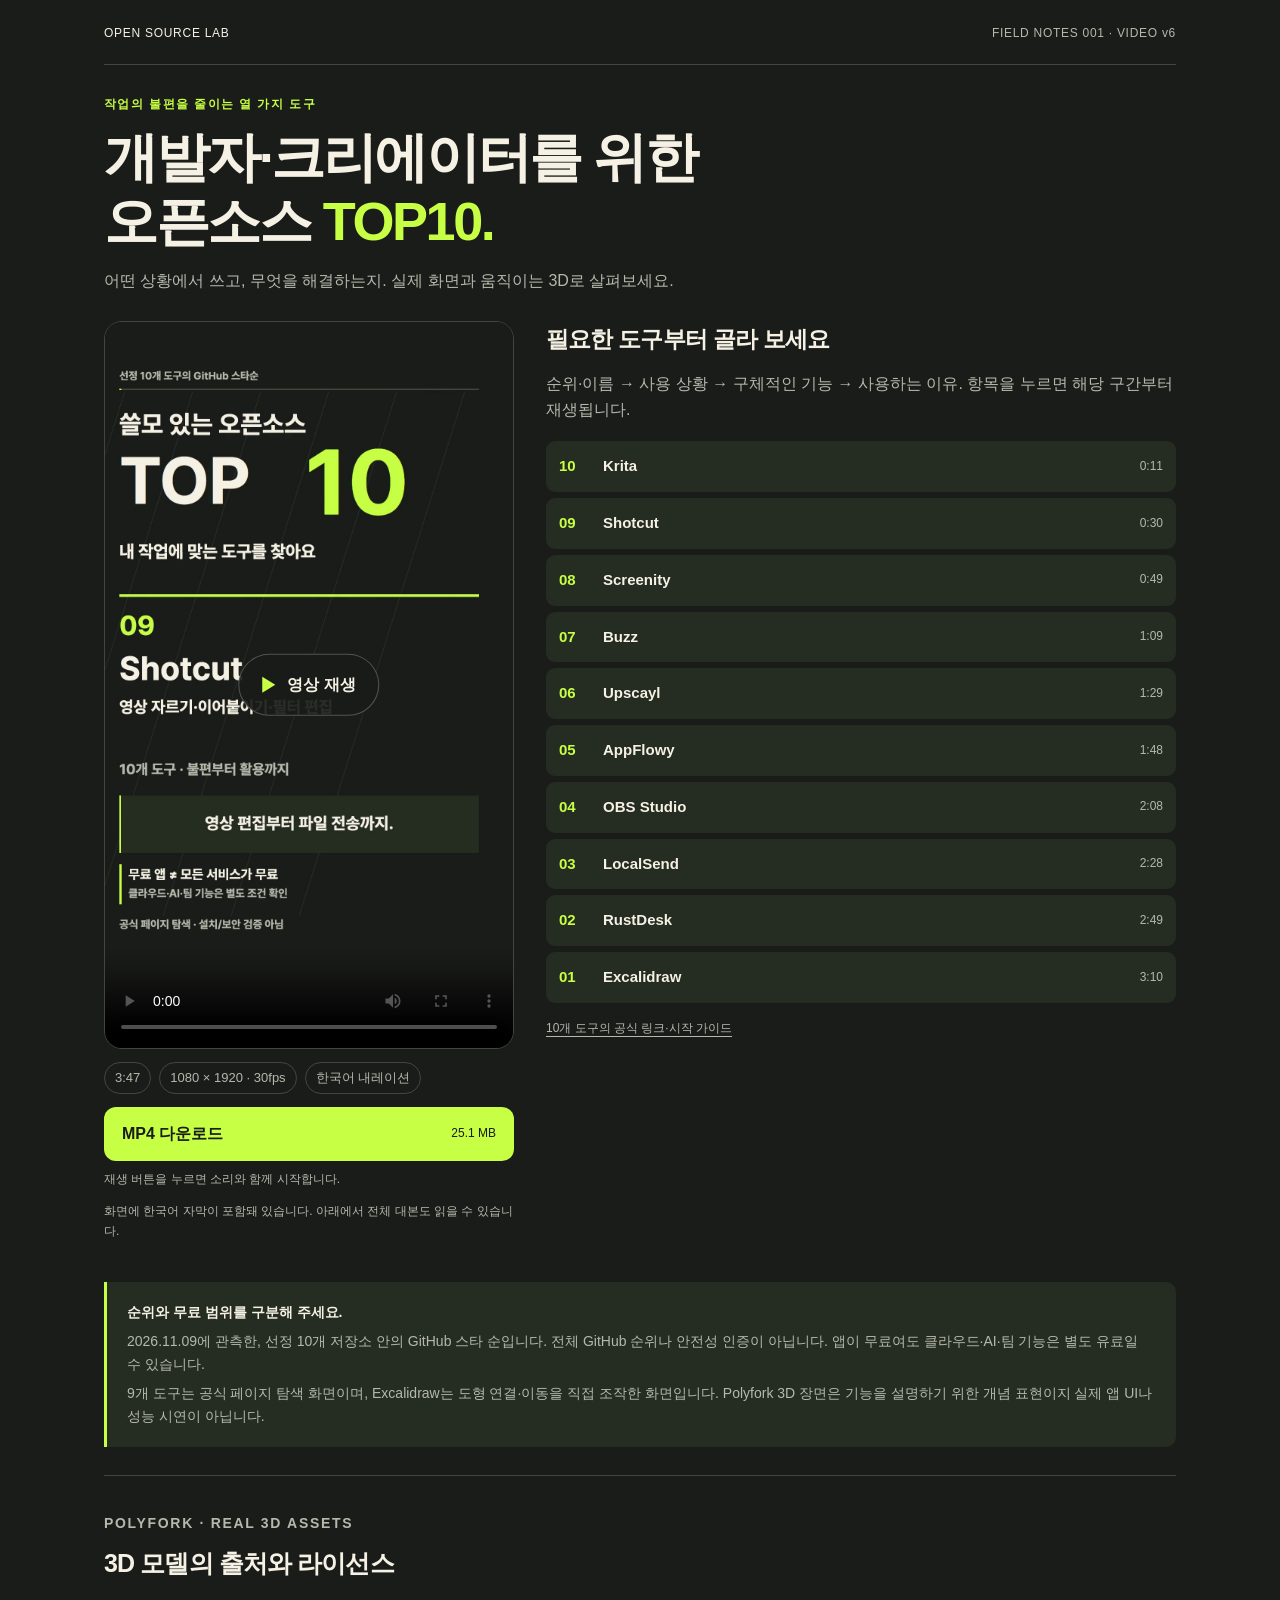
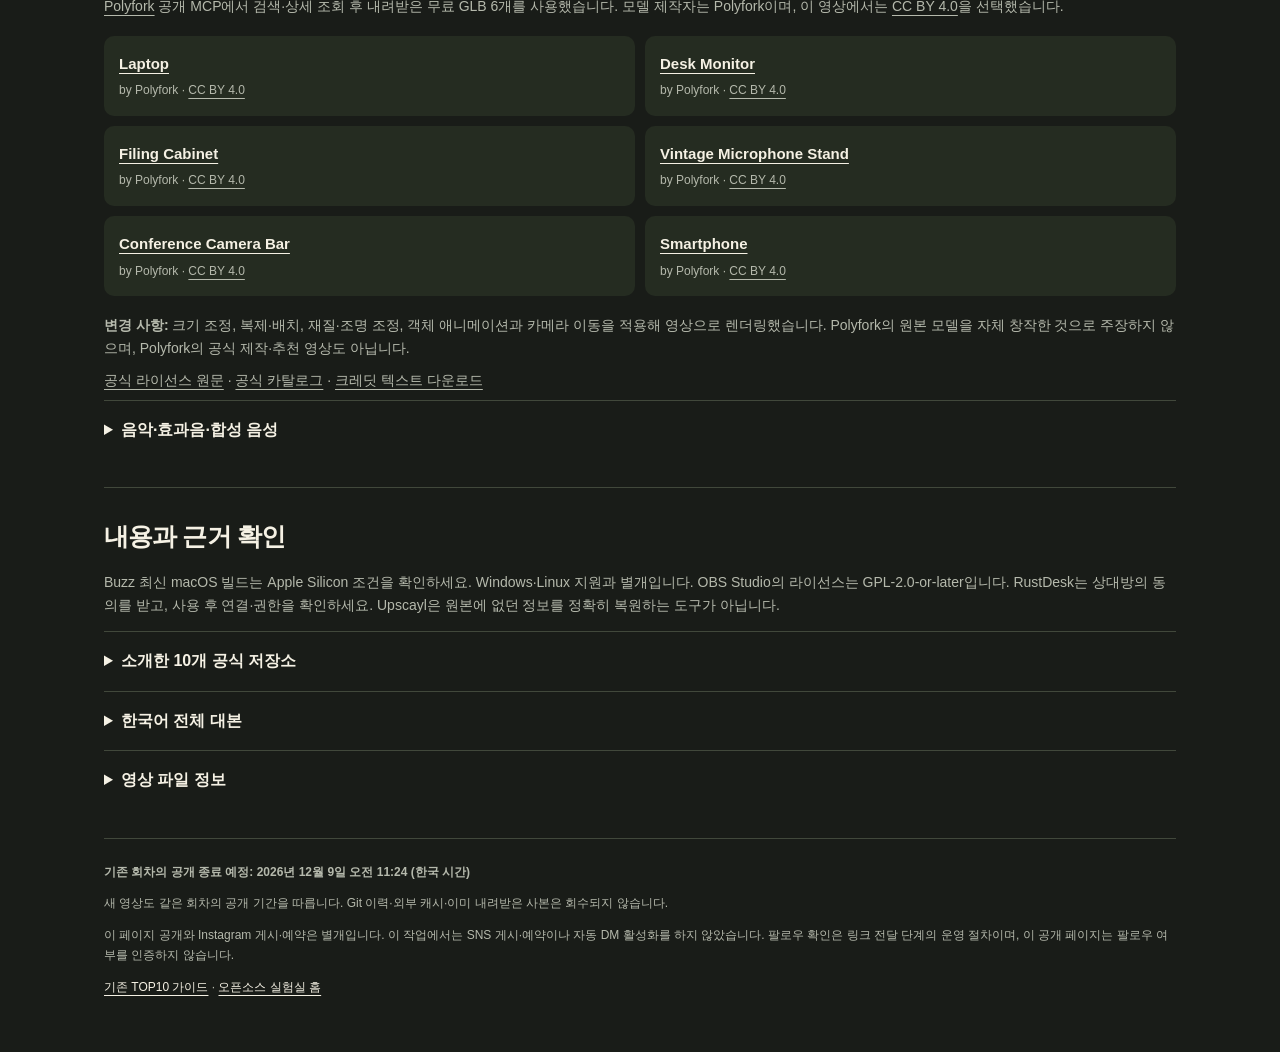
==== episodes/2026-11-09-top10/v6/index.html @ 7e29db26 "Add TOP10 v6 Polyfork 3D video and mobile player" ====
<!doctype html><html lang="ko"><head><meta charset="utf-8"><meta name="viewport" content="width=device-width,initial-scale=1"><meta name="robots" content="noindex,nofollow,noarchive"><meta name="referrer" content="no-referrer"><meta name="description" content="열 가지 오픈소스의 사용 상황과 기능을 한국어 내레이션, 실제 조작 영상, Polyfork 3D 모션으로 소개합니다."><meta name="theme-color" content="#191c18"><title>오픈소스 TOP10 · v6 영상 | 오픈소스 실험실</title><style>
:root{color-scheme:dark;--bg:#191c18;--card:#252c21;--ink:#f5f1e4;--muted:#b5b9ac;--lime:#c7ff45;--line:#41483b}*{box-sizing:border-box}body{margin:0;background:var(--bg);color:var(--ink);font-family:-apple-system,BlinkMacSystemFont,"Apple SD Gothic Neo","Noto Sans KR",sans-serif;line-height:1.65}main{max-width:1120px;margin:auto;padding:24px}a{color:inherit;text-underline-offset:4px;overflow-wrap:anywhere}a:hover{color:var(--lime)}button,a{touch-action:manipulation}button:focus-visible,a:focus-visible,summary:focus-visible,video:focus-visible{outline:3px solid var(--lime);outline-offset:5px}nav{display:flex;gap:14px;justify-content:space-between;align-items:center;padding-bottom:20px;border-bottom:1px solid var(--line);font-size:12px;letter-spacing:.06em}nav a{text-decoration:none}nav span{color:var(--muted)}header{padding:30px 0 26px}.eyebrow{color:var(--lime);font-weight:700;font-size:12px;letter-spacing:.12em;margin:0 0 10px}h1{font-size:clamp(30px,5vw,54px);line-height:1.2;letter-spacing:-.045em;margin:0 0 14px}h1 em{font-style:normal;color:var(--lime)}.lede{color:var(--muted);margin:0;font-size:16px;max-width:680px}.watch{display:grid;grid-template-columns:minmax(0,410px) minmax(0,1fr);gap:32px;align-items:start}.player-wrap{position:relative;background:#11150e;border:1px solid var(--line);border-radius:18px;overflow:hidden;aspect-ratio:9/16;width:100%}video{display:block;width:100%;height:100%;object-fit:contain;background:#191c18}.play{position:absolute;left:50%;top:50%;transform:translate(-50%,-50%);border:1px solid rgba(255,255,255,.25);border-radius:100px;background:rgba(25,28,24,.92);color:var(--ink);font:inherit;font-weight:700;font-size:16px;padding:17px 23px;display:flex;gap:12px;align-items:center;white-space:nowrap;cursor:pointer}.play::before{content:"";display:block;border-left:13px solid var(--lime);border-top:8px solid transparent;border-bottom:8px solid transparent}.play[hidden]{display:none}.meta{display:flex;gap:8px;flex-wrap:wrap;color:var(--muted);font-size:13px;margin:13px 0}.meta span{padding:4px 10px;border:1px solid var(--line);border-radius:20px}.download{display:flex;align-items:center;justify-content:space-between;text-decoration:none;background:var(--lime);color:#191c18!important;font-weight:700;border-radius:12px;padding:14px 18px;min-height:50px}.download small{font-size:12px;font-weight:500}.status{min-height:20px;font-size:12px;color:var(--muted);margin:9px 0}.side h2{font-size:23px;letter-spacing:-.035em;margin:0 0 12px}.side>p{color:var(--muted);margin:0 0 18px}.chapter-list{display:grid;gap:6px}.chapter{width:100%;background:var(--card);border:1px solid transparent;border-radius:9px;color:var(--ink);display:grid;grid-template-columns:35px 1fr auto;gap:9px;align-items:center;padding:12px;text-align:left;font:inherit;font-weight:600;font-size:15px;cursor:pointer}.chapter:hover{border-color:var(--lime)}.rank{color:var(--lime);font-variant-numeric:tabular-nums}.chapter time{color:var(--muted);font-size:12px;font-weight:400;font-variant-numeric:tabular-nums}.note{padding:19px 20px;border-left:3px solid var(--lime);background:var(--card);border-radius:0 10px 10px 0;margin:28px 0;font-size:14px}.note p{margin:6px 0 0;color:var(--muted)}.section{padding:28px 0;border-top:1px solid var(--line)}.section h2{font-size:25px;letter-spacing:-.035em;margin:0 0 10px}.section p{color:var(--muted);font-size:14px}.asset-list{padding:0;margin:18px 0;list-style:none;display:grid;grid-template-columns:repeat(2,minmax(0,1fr));gap:10px}.asset-list li{padding:15px;background:var(--card);border-radius:10px}.asset-list li>a{font-weight:700;font-size:15px}.asset-list span{display:block;color:var(--muted);font-size:12px;margin-top:4px}.credits p{margin:8px 0}.small{font-size:12px!important;color:var(--muted)}details{border-top:1px solid var(--line);padding:16px 0}summary{cursor:pointer;font-weight:600}.transcript h3{margin:22px 0 6px;font-size:16px}.transcript p{margin:0;line-height:1.8}.links{columns:2;padding-left:20px;font-size:14px}.links li{padding:3px 0}.hash{font-family:ui-monospace,monospace;font-size:11px;word-break:break-all;color:var(--muted)}footer{padding:24px 0 30px;border-top:1px solid var(--line);font-size:12px;color:var(--muted)}footer a{color:var(--ink)}@media(max-width:740px){main{padding:16px}nav{font-size:10px}header{padding:24px 0 20px}.watch{grid-template-columns:1fr;gap:26px}.video-column{max-width:430px;width:100%;margin:auto}.side h2{font-size:22px}.chapter-list{grid-template-columns:repeat(2,minmax(0,1fr));gap:7px}.chapter{grid-template-columns:27px 1fr;padding:11px 9px;font-size:13px;gap:5px}.chapter time{grid-column:2}.asset-list{grid-template-columns:1fr}.links{columns:1}h1{font-size:34px}.lede{font-size:14px}}@media(prefers-reduced-motion:reduce){*{scroll-behavior:auto!important}}
</style></head><body><main><nav><a href="../../../">OPEN SOURCE LAB</a><span>FIELD NOTES 001 · VIDEO v6</span></nav><header><p class="eyebrow">작업의 불편을 줄이는 열 가지 도구</p><h1>개발자·크리에이터를 위한<br>오픈소스 <em>TOP10.</em></h1><p class="lede">어떤 상황에서 쓰고, 무엇을 해결하는지. 실제 화면과 움직이는 3D로 살펴보세요.</p></header><div class="watch"><section class="video-column" aria-label="완성 영상 재생"><div class="player-wrap"><video id="player" controls playsinline preload="metadata" poster="cover.jpg" width="1080" height="1920" aria-label="오픈소스 TOP10 한국어 설명 영상"><source src="open-source-top10-v6.mp4" type="video/mp4"><track kind="subtitles" src="captions.vtt" srclang="ko" label="한국어 자막">브라우저가 영상을 지원하지 않습니다. 아래 MP4 링크로 내려받으세요.</video><button id="start" class="play" type="button" aria-label="소리와 함께 영상 재생">영상 재생</button></div><div class="meta"><span>3:47</span><span>1080 × 1920 · 30fps</span><span>한국어 내레이션</span></div><a class="download" href="open-source-top10-v6.mp4" download="open-source-top10-v6.mp4">MP4 다운로드 <small>25.1 MB</small></a><p id="status" class="status" role="status">재생 버튼을 누르면 소리와 함께 시작합니다.</p><p class="small">화면에 한국어 자막이 포함돼 있습니다. 아래에서 전체 대본도 읽을 수 있습니다.</p></section><section class="side"><h2>필요한 도구부터 골라 보세요</h2><p>순위·이름 → 사용 상황 → 구체적인 기능 → 사용하는 이유. 항목을 누르면 해당 구간부터 재생됩니다.</p><div class="chapter-list"><button class="chapter" type="button" data-time="11.266666666666667" aria-label="10위 Krita 0:11부터 재생"><span class="rank">10</span><span>Krita</span><time>0:11</time></button><button class="chapter" type="button" data-time="30.866666666666667" aria-label="9위 Shotcut 0:30부터 재생"><span class="rank">09</span><span>Shotcut</span><time>0:30</time></button><button class="chapter" type="button" data-time="49.266666666666666" aria-label="8위 Screenity 0:49부터 재생"><span class="rank">08</span><span>Screenity</span><time>0:49</time></button><button class="chapter" type="button" data-time="69.63333333333334" aria-label="7위 Buzz 1:09부터 재생"><span class="rank">07</span><span>Buzz</span><time>1:09</time></button><button class="chapter" type="button" data-time="89.33333333333333" aria-label="6위 Upscayl 1:29부터 재생"><span class="rank">06</span><span>Upscayl</span><time>1:29</time></button><button class="chapter" type="button" data-time="108.93333333333334" aria-label="5위 AppFlowy 1:48부터 재생"><span class="rank">05</span><span>AppFlowy</span><time>1:48</time></button><button class="chapter" type="button" data-time="128.63333333333333" aria-label="4위 OBS Studio 2:08부터 재생"><span class="rank">04</span><span>OBS Studio</span><time>2:08</time></button><button class="chapter" type="button" data-time="148.2" aria-label="3위 LocalSend 2:28부터 재생"><span class="rank">03</span><span>LocalSend</span><time>2:28</time></button><button class="chapter" type="button" data-time="169.26666666666668" aria-label="2위 RustDesk 2:49부터 재생"><span class="rank">02</span><span>RustDesk</span><time>2:49</time></button><button class="chapter" type="button" data-time="190.36666666666667" aria-label="1위 Excalidraw 3:10부터 재생"><span class="rank">01</span><span>Excalidraw</span><time>3:10</time></button></div><p class="small" style="margin-top:16px"><a href="../">10개 도구의 공식 링크·시작 가이드</a></p></section></div><aside class="note"><strong>순위와 무료 범위를 구분해 주세요.</strong><p>2026.11.09에 관측한, 선정 10개 저장소 안의 GitHub 스타 순입니다. 전체 GitHub 순위나 안전성 인증이 아닙니다. 앱이 무료여도 클라우드·AI·팀 기능은 별도 유료일 수 있습니다.</p><p>9개 도구는 공식 페이지 탐색 화면이며, Excalidraw는 도형 연결·이동을 직접 조작한 화면입니다. Polyfork 3D 장면은 기능을 설명하기 위한 개념 표현이지 실제 앱 UI나 성능 시연이 아닙니다.</p></aside><section class="section credits"><p class="eyebrow">POLYFORK · REAL 3D ASSETS</p><h2>3D 모델의 출처와 라이선스</h2><p><a href="https://polyfork.dev/" target="_blank" rel="noopener noreferrer">Polyfork</a> 공개 MCP에서 검색·상세 조회 후 내려받은 무료 GLB 6개를 사용했습니다. 모델 제작자는 Polyfork이며, 이 영상에서는 <a href="https://creativecommons.org/licenses/by/4.0/" target="_blank" rel="noopener noreferrer">CC BY 4.0</a>을 선택했습니다.</p><ul class="asset-list"><li><a href="https://polyfork.dev/asset/laptop-e775ba" target="_blank" rel="noopener noreferrer">Laptop</a><span>by Polyfork · <a href="https://creativecommons.org/licenses/by/4.0/" target="_blank" rel="noopener noreferrer">CC BY 4.0</a></span></li><li><a href="https://polyfork.dev/asset/desk-monitor-32cfce" target="_blank" rel="noopener noreferrer">Desk Monitor</a><span>by Polyfork · <a href="https://creativecommons.org/licenses/by/4.0/" target="_blank" rel="noopener noreferrer">CC BY 4.0</a></span></li><li><a href="https://polyfork.dev/asset/filing-cabinet-f8a251" target="_blank" rel="noopener noreferrer">Filing Cabinet</a><span>by Polyfork · <a href="https://creativecommons.org/licenses/by/4.0/" target="_blank" rel="noopener noreferrer">CC BY 4.0</a></span></li><li><a href="https://polyfork.dev/asset/vintage-microphone-stand-c5ba82" target="_blank" rel="noopener noreferrer">Vintage Microphone Stand</a><span>by Polyfork · <a href="https://creativecommons.org/licenses/by/4.0/" target="_blank" rel="noopener noreferrer">CC BY 4.0</a></span></li><li><a href="https://polyfork.dev/asset/conference-camera-bar-419e10" target="_blank" rel="noopener noreferrer">Conference Camera Bar</a><span>by Polyfork · <a href="https://creativecommons.org/licenses/by/4.0/" target="_blank" rel="noopener noreferrer">CC BY 4.0</a></span></li><li><a href="https://polyfork.dev/asset/smartphone-5f05e5" target="_blank" rel="noopener noreferrer">Smartphone</a><span>by Polyfork · <a href="https://creativecommons.org/licenses/by/4.0/" target="_blank" rel="noopener noreferrer">CC BY 4.0</a></span></li></ul><p><strong>변경 사항:</strong> 크기 조정, 복제·배치, 재질·조명 조정, 객체 애니메이션과 카메라 이동을 적용해 영상으로 렌더링했습니다. Polyfork의 원본 모델을 자체 창작한 것으로 주장하지 않으며, Polyfork의 공식 제작·추천 영상도 아닙니다.</p><p><a href="https://polyfork.dev/licensing" target="_blank" rel="noopener noreferrer">공식 라이선스 원문</a> · <a href="https://github.com/lucas-martinic/polyfork-catalog" target="_blank" rel="noopener noreferrer">공식 카탈로그</a> · <a href="credits.txt" download>크레딧 텍스트 다운로드</a></p><details><summary>음악·효과음·합성 음성</summary><p>Music: “Menu Music” by wipics, CC0. <a href="https://opengameart.org/content/menu-music-1" target="_blank" rel="noopener noreferrer">원본 출처</a><br>SFX: “Interface Sounds” by Kenney, CC0. <a href="https://kenney.nl/assets/interface-sounds" target="_blank" rel="noopener noreferrer">원본 출처</a></p><p>한국어 음성은 로컬 Supertonic 3 내장 여성 F1 프리셋으로 생성했습니다. 실제 인물의 목소리를 복제하지 않았습니다. 같은 프리셋을 유지하되 엔진 내부에서는 구간별 처리하므로 단일 통합 추론이라고 표현하지 않습니다. 렌더링에는 Three.js r180(MIT)을 사용했습니다.</p><p>참고 영상은 설명 구조만 분석했습니다. <a href="https://youtube.com/shorts/w0rq3Lg1JbU" target="_blank" rel="noopener noreferrer">민둥이의 참고 영상</a> 자체의 영상·음성을 복제하거나 재업로드하지 않았습니다.</p></details></section><section class="section"><h2>내용과 근거 확인</h2><p>Buzz 최신 macOS 빌드는 Apple Silicon 조건을 확인하세요. Windows·Linux 지원과 별개입니다. OBS Studio의 라이선스는 GPL-2.0-or-later입니다. RustDesk는 상대방의 동의를 받고, 사용 후 연결·권한을 확인하세요. Upscayl은 원본에 없던 정보를 정확히 복원하는 도구가 아닙니다.</p><details><summary>소개한 10개 공식 저장소</summary><ul class="links"><li><a href="https://github.com/KDE/krita" target="_blank" rel="noopener noreferrer">Krita 공식 저장소</a></li><li><a href="https://github.com/mltframework/shotcut" target="_blank" rel="noopener noreferrer">Shotcut 공식 저장소</a></li><li><a href="https://github.com/alyssaxuu/screenity" target="_blank" rel="noopener noreferrer">Screenity 공식 저장소</a></li><li><a href="https://github.com/chidiwilliams/buzz" target="_blank" rel="noopener noreferrer">Buzz 공식 저장소</a></li><li><a href="https://github.com/upscayl/upscayl" target="_blank" rel="noopener noreferrer">Upscayl 공식 저장소</a></li><li><a href="https://github.com/AppFlowy-IO/AppFlowy" target="_blank" rel="noopener noreferrer">AppFlowy 공식 저장소</a></li><li><a href="https://github.com/obsproject/obs-studio" target="_blank" rel="noopener noreferrer">OBS Studio 공식 저장소</a></li><li><a href="https://github.com/localsend/localsend" target="_blank" rel="noopener noreferrer">LocalSend 공식 저장소</a></li><li><a href="https://github.com/rustdesk/rustdesk" target="_blank" rel="noopener noreferrer">RustDesk 공식 저장소</a></li><li><a href="https://github.com/excalidraw/excalidraw" target="_blank" rel="noopener noreferrer">Excalidraw 공식 저장소</a></li></ul></details><details><summary>한국어 전체 대본</summary><div class="transcript"><section><h3>도입</h3><p>영상 편집부터 파일 전송까지. 매일 하는 작업을 조금 더 편하게 만들어 줄 오픈소스 열 개를 골랐습니다. 열 번째 도구부터 볼게요.</p></section><section><h3>10위 · Krita</h3><p>열 번째는 크리타입니다. 그림을 시작하고 싶은데 처음부터 유료 프로그램을 사기는 부담스럽죠. 브러시와 레이어를 갖춘 무료 드로잉 도구입니다. 스케치부터 채색까지, 웹툰이나 일러스트를 그리는 데 필요한 작업을 한곳에서 할 수 있습니다.</p></section><section><h3>9위 · Shotcut</h3><p>아홉 번째는 샷 컷입니다. 찍어 둔 영상은 많은데 필요한 장면만 짧게 정리하고 싶다면, 영상을 자르고 이어 붙이고 소리까지 조절할 수 있습니다. 촬영본을 통째로 보내는 대신, 보여 주고 싶은 부분만 편집하는 거죠.</p></section><section><h3>8위 · Screenity</h3><p>여덟 번째는 스크리니티입니다. 사용법을 설명하다가 거기 말고 여기라는 말만 반복하고 있나요? 화면을 녹화하면서 눌러야 할 곳에 화살표나 표시를 넣을 수 있습니다. 긴 설명문 대신, 상대가 보고 따라 할 수 있는 안내 영상을 만드는 겁니다.</p></section><section><h3>7위 · Buzz</h3><p>일곱 번째는 버즈입니다. 회의나 인터뷰를 녹음해 놓고, 다시 들으면서 받아 적고 있나요? 음성 파일을 텍스트로 바꾸고 자막 파일로도 만들 수 있습니다. 처음부터 타이핑하는 대신, 변환된 내용을 확인하고 고치는 쪽으로 작업을 바꾸는 거죠.</p></section><section><h3>6위 · Upscayl</h3><p>여섯 번째는 업스케일입니다. 작은 이미지를 크게 쓰려고 늘렸더니 흐릿해진 적 있죠? AI로 해상도를 높이면서 이미지의 디테일을 추정해 보완합니다. 다만 원본에 없던 정보를 정확하게 되살려 주는 도구는 아니라는 점은 알아둬야 합니다.</p></section><section><h3>5위 · AppFlowy</h3><p>다섯 번째는 앱플로위입니다. 아이디어는 메모 앱에, 할 일은 다른 앱에 흩어져 있다면, 노트와 작업 목록, 프로젝트를 한곳에 모아 관리할 수 있습니다. 회의에서 적어 둔 내용과 그다음에 해야 할 일을 따로 찾아다니지 않도록 정리하는 겁니다.</p></section><section><h3>4위 · OBS Studio</h3><p>네 번째는 오비에스입니다. 강의를 녹화하려는데 화면만 찍는 걸로는 부족하다면, 화면과 웹캠, 마이크를 조합해 녹화하거나 실시간으로 방송할 수 있습니다. 내 얼굴과 설명할 자료를 함께 보여 주는 구성을 만들 때 쓰는 거죠.</p></section><section><h3>3위 · LocalSend</h3><p>세 번째는 로컬센드입니다. 휴대폰 사진을 컴퓨터로 옮기려고 나에게 메시지를 보내고 다시 내려받고 있나요? 두 기기를 같은 네트워크에 연결하면 파일을 직접 주고받을 수 있습니다. 파일 하나 옮기자고 메신저나 클라우드를 거칠 필요를 줄여 줍니다.</p></section><section><h3>2위 · RustDesk</h3><p>두 번째는 러스트데스크입니다. 다른 사람의 컴퓨터 문제를 도와주는데 전화 설명만으로는 해결이 안 된다면, 상대방의 화면을 보면서 원격으로 지원할 수 있습니다. 다만 접속은 반드시 동의를 받고, 작업이 끝나면 연결과 권한도 확인해야 합니다.</p></section><section><h3>1위 · Excalidraw</h3><p>첫 번째는 엑스칼리드로입니다. 머릿속에서는 정리가 됐는데, 말로 설명하면 자꾸 길어진다면, 상자와 화살표로 관계를 그려 보세요. 손그림 느낌의 도형으로 흐름도나 아이디어를 정리할 수 있습니다. 예쁜 발표 자료를 만들기 전에, 서로 같은 내용을 이해하고 있는지 확인하는 데 쓰는 겁니다.</p></section><section><h3>마무리</h3><p>필요한 도구가 있었다면 저장해 두세요. 팔로우하고 디엠으로 탑 텐을 보내주시면, 팔로우 확인 후 링크와 시작 가이드를 보내드릴게요.</p></section></div></details><details><summary>영상 파일 정보</summary><p>3:47 · H.264 / AAC · 1080 × 1920 · 30fps · 25.1 MB</p><p class="hash">SHA-256: eabd36badc91c436dde2ab955b7d71d78487cb3e3a62a4760ec275f707a5f851</p><p class="small">Git LFS 대신 실제 MP4를 제공합니다. 이 페이지는 프로젝트 설명용이며, 로그인·결제·개인정보 입력을 요구하지 않습니다. 재생과 다운로드는 호스팅 서비스의 사용량 제한 영향을 받을 수 있습니다.</p></details></section><footer><strong>기존 회차의 공개 종료 예정: 2026년 12월 9일 오전 11:24 (한국 시간)</strong><p>새 영상도 같은 회차의 공개 기간을 따릅니다. Git 이력·외부 캐시·이미 내려받은 사본은 회수되지 않습니다.</p><p>이 페이지 공개와 Instagram 게시·예약은 별개입니다. 이 작업에서는 SNS 게시·예약이나 자동 DM 활성화를 하지 않았습니다. 팔로우 확인은 링크 전달 단계의 운영 절차이며, 이 공개 페이지는 팔로우 여부를 인증하지 않습니다.</p><a href="../">기존 TOP10 가이드</a> · <a href="../../../">오픈소스 실험실 홈</a></footer></main><script>
const video=document.getElementById('player'),start=document.getElementById('start'),status=document.getElementById('status');
async function play(){try{await video.play();status.textContent='재생 중 · 플레이어에서 음량과 전체 화면을 조절할 수 있습니다.';}catch(e){status.textContent='재생 버튼을 다시 누르거나 MP4 다운로드 링크를 이용해 주세요.';}}
start.addEventListener('click',play);video.addEventListener('play',()=>{start.hidden=true});video.addEventListener('pause',()=>{start.hidden=false;status.textContent='일시 정지됨'});video.addEventListener('ended',()=>{start.hidden=false;status.textContent='재생이 끝났습니다.'});video.addEventListener('error',()=>{status.textContent='영상을 불러오지 못했습니다. 아래 MP4 링크를 확인해 주세요.'});
for(const b of document.querySelectorAll('[data-time]'))b.addEventListener('click',()=>{video.currentTime=Number(b.dataset.time);play();video.scrollIntoView({block:'center',behavior:matchMedia('(prefers-reduced-motion: reduce)').matches?'auto':'smooth'});});
</script></body></html>
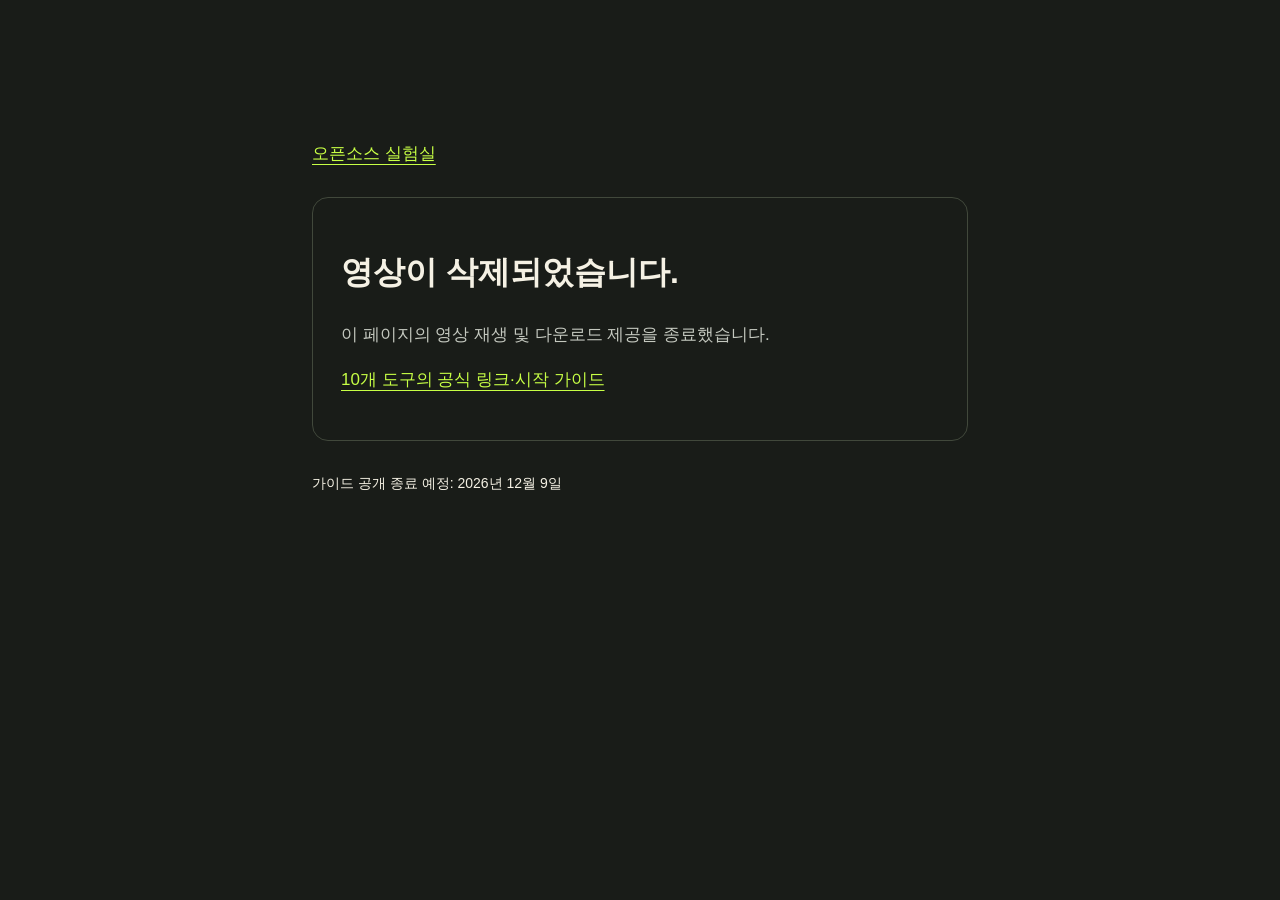
==== commit ac83c7cf: "Remove produced TOP10 videos at user request" ====
--- a/episodes/2026-11-09-top10/v6/index.html
+++ b/episodes/2026-11-09-top10/v6/index.html
@@ -1,8 +1 @@
-<!doctype html><html lang="ko"><head><meta charset="utf-8"><meta name="viewport" content="width=device-width,initial-scale=1"><meta name="robots" content="noindex,nofollow,noarchive"><meta name="referrer" content="no-referrer"><meta name="description" content="열 가지 오픈소스의 사용 상황과 기능을 한국어 내레이션, 실제 조작 영상, Polyfork 3D 모션으로 소개합니다."><meta name="theme-color" content="#191c18"><title>오픈소스 TOP10 · v6 영상 | 오픈소스 실험실</title><style>
-:root{color-scheme:dark;--bg:#191c18;--card:#252c21;--ink:#f5f1e4;--muted:#b5b9ac;--lime:#c7ff45;--line:#41483b}*{box-sizing:border-box}body{margin:0;background:var(--bg);color:var(--ink);font-family:-apple-system,BlinkMacSystemFont,"Apple SD Gothic Neo","Noto Sans KR",sans-serif;line-height:1.65}main{max-width:1120px;margin:auto;padding:24px}a{color:inherit;text-underline-offset:4px;overflow-wrap:anywhere}a:hover{color:var(--lime)}button,a{touch-action:manipulation}button:focus-visible,a:focus-visible,summary:focus-visible,video:focus-visible{outline:3px solid var(--lime);outline-offset:5px}nav{display:flex;gap:14px;justify-content:space-between;align-items:center;padding-bottom:20px;border-bottom:1px solid var(--line);font-size:12px;letter-spacing:.06em}nav a{text-decoration:none}nav span{color:var(--muted)}header{padding:30px 0 26px}.eyebrow{color:var(--lime);font-weight:700;font-size:12px;letter-spacing:.12em;margin:0 0 10px}h1{font-size:clamp(30px,5vw,54px);line-height:1.2;letter-spacing:-.045em;margin:0 0 14px}h1 em{font-style:normal;color:var(--lime)}.lede{color:var(--muted);margin:0;font-size:16px;max-width:680px}.watch{display:grid;grid-template-columns:minmax(0,410px) minmax(0,1fr);gap:32px;align-items:start}.player-wrap{position:relative;background:#11150e;border:1px solid var(--line);border-radius:18px;overflow:hidden;aspect-ratio:9/16;width:100%}video{display:block;width:100%;height:100%;object-fit:contain;background:#191c18}.play{position:absolute;left:50%;top:50%;transform:translate(-50%,-50%);border:1px solid rgba(255,255,255,.25);border-radius:100px;background:rgba(25,28,24,.92);color:var(--ink);font:inherit;font-weight:700;font-size:16px;padding:17px 23px;display:flex;gap:12px;align-items:center;white-space:nowrap;cursor:pointer}.play::before{content:"";display:block;border-left:13px solid var(--lime);border-top:8px solid transparent;border-bottom:8px solid transparent}.play[hidden]{display:none}.meta{display:flex;gap:8px;flex-wrap:wrap;color:var(--muted);font-size:13px;margin:13px 0}.meta span{padding:4px 10px;border:1px solid var(--line);border-radius:20px}.download{display:flex;align-items:center;justify-content:space-between;text-decoration:none;background:var(--lime);color:#191c18!important;font-weight:700;border-radius:12px;padding:14px 18px;min-height:50px}.download small{font-size:12px;font-weight:500}.status{min-height:20px;font-size:12px;color:var(--muted);margin:9px 0}.side h2{font-size:23px;letter-spacing:-.035em;margin:0 0 12px}.side>p{color:var(--muted);margin:0 0 18px}.chapter-list{display:grid;gap:6px}.chapter{width:100%;background:var(--card);border:1px solid transparent;border-radius:9px;color:var(--ink);display:grid;grid-template-columns:35px 1fr auto;gap:9px;align-items:center;padding:12px;text-align:left;font:inherit;font-weight:600;font-size:15px;cursor:pointer}.chapter:hover{border-color:var(--lime)}.rank{color:var(--lime);font-variant-numeric:tabular-nums}.chapter time{color:var(--muted);font-size:12px;font-weight:400;font-variant-numeric:tabular-nums}.note{padding:19px 20px;border-left:3px solid var(--lime);background:var(--card);border-radius:0 10px 10px 0;margin:28px 0;font-size:14px}.note p{margin:6px 0 0;color:var(--muted)}.section{padding:28px 0;border-top:1px solid var(--line)}.section h2{font-size:25px;letter-spacing:-.035em;margin:0 0 10px}.section p{color:var(--muted);font-size:14px}.asset-list{padding:0;margin:18px 0;list-style:none;display:grid;grid-template-columns:repeat(2,minmax(0,1fr));gap:10px}.asset-list li{padding:15px;background:var(--card);border-radius:10px}.asset-list li>a{font-weight:700;font-size:15px}.asset-list span{display:block;color:var(--muted);font-size:12px;margin-top:4px}.credits p{margin:8px 0}.small{font-size:12px!important;color:var(--muted)}details{border-top:1px solid var(--line);padding:16px 0}summary{cursor:pointer;font-weight:600}.transcript h3{margin:22px 0 6px;font-size:16px}.transcript p{margin:0;line-height:1.8}.links{columns:2;padding-left:20px;font-size:14px}.links li{padding:3px 0}.hash{font-family:ui-monospace,monospace;font-size:11px;word-break:break-all;color:var(--muted)}footer{padding:24px 0 30px;border-top:1px solid var(--line);font-size:12px;color:var(--muted)}footer a{color:var(--ink)}@media(max-width:740px){main{padding:16px}nav{font-size:10px}header{padding:24px 0 20px}.watch{grid-template-columns:1fr;gap:26px}.video-column{max-width:430px;width:100%;margin:auto}.side h2{font-size:22px}.chapter-list{grid-template-columns:repeat(2,minmax(0,1fr));gap:7px}.chapter{grid-template-columns:27px 1fr;padding:11px 9px;font-size:13px;gap:5px}.chapter time{grid-column:2}.asset-list{grid-template-columns:1fr}.links{columns:1}h1{font-size:34px}.lede{font-size:14px}}@media(prefers-reduced-motion:reduce){*{scroll-behavior:auto!important}}
-</style></head><body><main><nav><a href="../../../">OPEN SOURCE LAB</a><span>FIELD NOTES 001 · VIDEO v6</span></nav><header><p class="eyebrow">작업의 불편을 줄이는 열 가지 도구</p><h1>개발자·크리에이터를 위한<br>오픈소스 <em>TOP10.</em></h1><p class="lede">어떤 상황에서 쓰고, 무엇을 해결하는지. 실제 화면과 움직이는 3D로 살펴보세요.</p></header><div class="watch"><section class="video-column" aria-label="완성 영상 재생"><div class="player-wrap"><video id="player" controls playsinline preload="metadata" poster="cover.jpg" width="1080" height="1920" aria-label="오픈소스 TOP10 한국어 설명 영상"><source src="open-source-top10-v6.mp4" type="video/mp4"><track kind="subtitles" src="captions.vtt" srclang="ko" label="한국어 자막">브라우저가 영상을 지원하지 않습니다. 아래 MP4 링크로 내려받으세요.</video><button id="start" class="play" type="button" aria-label="소리와 함께 영상 재생">영상 재생</button></div><div class="meta"><span>3:47</span><span>1080 × 1920 · 30fps</span><span>한국어 내레이션</span></div><a class="download" href="open-source-top10-v6.mp4" download="open-source-top10-v6.mp4">MP4 다운로드 <small>25.1 MB</small></a><p id="status" class="status" role="status">재생 버튼을 누르면 소리와 함께 시작합니다.</p><p class="small">화면에 한국어 자막이 포함돼 있습니다. 아래에서 전체 대본도 읽을 수 있습니다.</p></section><section class="side"><h2>필요한 도구부터 골라 보세요</h2><p>순위·이름 → 사용 상황 → 구체적인 기능 → 사용하는 이유. 항목을 누르면 해당 구간부터 재생됩니다.</p><div class="chapter-list"><button class="chapter" type="button" data-time="11.266666666666667" aria-label="10위 Krita 0:11부터 재생"><span class="rank">10</span><span>Krita</span><time>0:11</time></button><button class="chapter" type="button" data-time="30.866666666666667" aria-label="9위 Shotcut 0:30부터 재생"><span class="rank">09</span><span>Shotcut</span><time>0:30</time></button><button class="chapter" type="button" data-time="49.266666666666666" aria-label="8위 Screenity 0:49부터 재생"><span class="rank">08</span><span>Screenity</span><time>0:49</time></button><button class="chapter" type="button" data-time="69.63333333333334" aria-label="7위 Buzz 1:09부터 재생"><span class="rank">07</span><span>Buzz</span><time>1:09</time></button><button class="chapter" type="button" data-time="89.33333333333333" aria-label="6위 Upscayl 1:29부터 재생"><span class="rank">06</span><span>Upscayl</span><time>1:29</time></button><button class="chapter" type="button" data-time="108.93333333333334" aria-label="5위 AppFlowy 1:48부터 재생"><span class="rank">05</span><span>AppFlowy</span><time>1:48</time></button><button class="chapter" type="button" data-time="128.63333333333333" aria-label="4위 OBS Studio 2:08부터 재생"><span class="rank">04</span><span>OBS Studio</span><time>2:08</time></button><button class="chapter" type="button" data-time="148.2" aria-label="3위 LocalSend 2:28부터 재생"><span class="rank">03</span><span>LocalSend</span><time>2:28</time></button><button class="chapter" type="button" data-time="169.26666666666668" aria-label="2위 RustDesk 2:49부터 재생"><span class="rank">02</span><span>RustDesk</span><time>2:49</time></button><button class="chapter" type="button" data-time="190.36666666666667" aria-label="1위 Excalidraw 3:10부터 재생"><span class="rank">01</span><span>Excalidraw</span><time>3:10</time></button></div><p class="small" style="margin-top:16px"><a href="../">10개 도구의 공식 링크·시작 가이드</a></p></section></div><aside class="note"><strong>순위와 무료 범위를 구분해 주세요.</strong><p>2026.11.09에 관측한, 선정 10개 저장소 안의 GitHub 스타 순입니다. 전체 GitHub 순위나 안전성 인증이 아닙니다. 앱이 무료여도 클라우드·AI·팀 기능은 별도 유료일 수 있습니다.</p><p>9개 도구는 공식 페이지 탐색 화면이며, Excalidraw는 도형 연결·이동을 직접 조작한 화면입니다. Polyfork 3D 장면은 기능을 설명하기 위한 개념 표현이지 실제 앱 UI나 성능 시연이 아닙니다.</p></aside><section class="section credits"><p class="eyebrow">POLYFORK · REAL 3D ASSETS</p><h2>3D 모델의 출처와 라이선스</h2><p><a href="https://polyfork.dev/" target="_blank" rel="noopener noreferrer">Polyfork</a> 공개 MCP에서 검색·상세 조회 후 내려받은 무료 GLB 6개를 사용했습니다. 모델 제작자는 Polyfork이며, 이 영상에서는 <a href="https://creativecommons.org/licenses/by/4.0/" target="_blank" rel="noopener noreferrer">CC BY 4.0</a>을 선택했습니다.</p><ul class="asset-list"><li><a href="https://polyfork.dev/asset/laptop-e775ba" target="_blank" rel="noopener noreferrer">Laptop</a><span>by Polyfork · <a href="https://creativecommons.org/licenses/by/4.0/" target="_blank" rel="noopener noreferrer">CC BY 4.0</a></span></li><li><a href="https://polyfork.dev/asset/desk-monitor-32cfce" target="_blank" rel="noopener noreferrer">Desk Monitor</a><span>by Polyfork · <a href="https://creativecommons.org/licenses/by/4.0/" target="_blank" rel="noopener noreferrer">CC BY 4.0</a></span></li><li><a href="https://polyfork.dev/asset/filing-cabinet-f8a251" target="_blank" rel="noopener noreferrer">Filing Cabinet</a><span>by Polyfork · <a href="https://creativecommons.org/licenses/by/4.0/" target="_blank" rel="noopener noreferrer">CC BY 4.0</a></span></li><li><a href="https://polyfork.dev/asset/vintage-microphone-stand-c5ba82" target="_blank" rel="noopener noreferrer">Vintage Microphone Stand</a><span>by Polyfork · <a href="https://creativecommons.org/licenses/by/4.0/" target="_blank" rel="noopener noreferrer">CC BY 4.0</a></span></li><li><a href="https://polyfork.dev/asset/conference-camera-bar-419e10" target="_blank" rel="noopener noreferrer">Conference Camera Bar</a><span>by Polyfork · <a href="https://creativecommons.org/licenses/by/4.0/" target="_blank" rel="noopener noreferrer">CC BY 4.0</a></span></li><li><a href="https://polyfork.dev/asset/smartphone-5f05e5" target="_blank" rel="noopener noreferrer">Smartphone</a><span>by Polyfork · <a href="https://creativecommons.org/licenses/by/4.0/" target="_blank" rel="noopener noreferrer">CC BY 4.0</a></span></li></ul><p><strong>변경 사항:</strong> 크기 조정, 복제·배치, 재질·조명 조정, 객체 애니메이션과 카메라 이동을 적용해 영상으로 렌더링했습니다. Polyfork의 원본 모델을 자체 창작한 것으로 주장하지 않으며, Polyfork의 공식 제작·추천 영상도 아닙니다.</p><p><a href="https://polyfork.dev/licensing" target="_blank" rel="noopener noreferrer">공식 라이선스 원문</a> · <a href="https://github.com/lucas-martinic/polyfork-catalog" target="_blank" rel="noopener noreferrer">공식 카탈로그</a> · <a href="credits.txt" download>크레딧 텍스트 다운로드</a></p><details><summary>음악·효과음·합성 음성</summary><p>Music: “Menu Music” by wipics, CC0. <a href="https://opengameart.org/content/menu-music-1" target="_blank" rel="noopener noreferrer">원본 출처</a><br>SFX: “Interface Sounds” by Kenney, CC0. <a href="https://kenney.nl/assets/interface-sounds" target="_blank" rel="noopener noreferrer">원본 출처</a></p><p>한국어 음성은 로컬 Supertonic 3 내장 여성 F1 프리셋으로 생성했습니다. 실제 인물의 목소리를 복제하지 않았습니다. 같은 프리셋을 유지하되 엔진 내부에서는 구간별 처리하므로 단일 통합 추론이라고 표현하지 않습니다. 렌더링에는 Three.js r180(MIT)을 사용했습니다.</p><p>참고 영상은 설명 구조만 분석했습니다. <a href="https://youtube.com/shorts/w0rq3Lg1JbU" target="_blank" rel="noopener noreferrer">민둥이의 참고 영상</a> 자체의 영상·음성을 복제하거나 재업로드하지 않았습니다.</p></details></section><section class="section"><h2>내용과 근거 확인</h2><p>Buzz 최신 macOS 빌드는 Apple Silicon 조건을 확인하세요. Windows·Linux 지원과 별개입니다. OBS Studio의 라이선스는 GPL-2.0-or-later입니다. RustDesk는 상대방의 동의를 받고, 사용 후 연결·권한을 확인하세요. Upscayl은 원본에 없던 정보를 정확히 복원하는 도구가 아닙니다.</p><details><summary>소개한 10개 공식 저장소</summary><ul class="links"><li><a href="https://github.com/KDE/krita" target="_blank" rel="noopener noreferrer">Krita 공식 저장소</a></li><li><a href="https://github.com/mltframework/shotcut" target="_blank" rel="noopener noreferrer">Shotcut 공식 저장소</a></li><li><a href="https://github.com/alyssaxuu/screenity" target="_blank" rel="noopener noreferrer">Screenity 공식 저장소</a></li><li><a href="https://github.com/chidiwilliams/buzz" target="_blank" rel="noopener noreferrer">Buzz 공식 저장소</a></li><li><a href="https://github.com/upscayl/upscayl" target="_blank" rel="noopener noreferrer">Upscayl 공식 저장소</a></li><li><a href="https://github.com/AppFlowy-IO/AppFlowy" target="_blank" rel="noopener noreferrer">AppFlowy 공식 저장소</a></li><li><a href="https://github.com/obsproject/obs-studio" target="_blank" rel="noopener noreferrer">OBS Studio 공식 저장소</a></li><li><a href="https://github.com/localsend/localsend" target="_blank" rel="noopener noreferrer">LocalSend 공식 저장소</a></li><li><a href="https://github.com/rustdesk/rustdesk" target="_blank" rel="noopener noreferrer">RustDesk 공식 저장소</a></li><li><a href="https://github.com/excalidraw/excalidraw" target="_blank" rel="noopener noreferrer">Excalidraw 공식 저장소</a></li></ul></details><details><summary>한국어 전체 대본</summary><div class="transcript"><section><h3>도입</h3><p>영상 편집부터 파일 전송까지. 매일 하는 작업을 조금 더 편하게 만들어 줄 오픈소스 열 개를 골랐습니다. 열 번째 도구부터 볼게요.</p></section><section><h3>10위 · Krita</h3><p>열 번째는 크리타입니다. 그림을 시작하고 싶은데 처음부터 유료 프로그램을 사기는 부담스럽죠. 브러시와 레이어를 갖춘 무료 드로잉 도구입니다. 스케치부터 채색까지, 웹툰이나 일러스트를 그리는 데 필요한 작업을 한곳에서 할 수 있습니다.</p></section><section><h3>9위 · Shotcut</h3><p>아홉 번째는 샷 컷입니다. 찍어 둔 영상은 많은데 필요한 장면만 짧게 정리하고 싶다면, 영상을 자르고 이어 붙이고 소리까지 조절할 수 있습니다. 촬영본을 통째로 보내는 대신, 보여 주고 싶은 부분만 편집하는 거죠.</p></section><section><h3>8위 · Screenity</h3><p>여덟 번째는 스크리니티입니다. 사용법을 설명하다가 거기 말고 여기라는 말만 반복하고 있나요? 화면을 녹화하면서 눌러야 할 곳에 화살표나 표시를 넣을 수 있습니다. 긴 설명문 대신, 상대가 보고 따라 할 수 있는 안내 영상을 만드는 겁니다.</p></section><section><h3>7위 · Buzz</h3><p>일곱 번째는 버즈입니다. 회의나 인터뷰를 녹음해 놓고, 다시 들으면서 받아 적고 있나요? 음성 파일을 텍스트로 바꾸고 자막 파일로도 만들 수 있습니다. 처음부터 타이핑하는 대신, 변환된 내용을 확인하고 고치는 쪽으로 작업을 바꾸는 거죠.</p></section><section><h3>6위 · Upscayl</h3><p>여섯 번째는 업스케일입니다. 작은 이미지를 크게 쓰려고 늘렸더니 흐릿해진 적 있죠? AI로 해상도를 높이면서 이미지의 디테일을 추정해 보완합니다. 다만 원본에 없던 정보를 정확하게 되살려 주는 도구는 아니라는 점은 알아둬야 합니다.</p></section><section><h3>5위 · AppFlowy</h3><p>다섯 번째는 앱플로위입니다. 아이디어는 메모 앱에, 할 일은 다른 앱에 흩어져 있다면, 노트와 작업 목록, 프로젝트를 한곳에 모아 관리할 수 있습니다. 회의에서 적어 둔 내용과 그다음에 해야 할 일을 따로 찾아다니지 않도록 정리하는 겁니다.</p></section><section><h3>4위 · OBS Studio</h3><p>네 번째는 오비에스입니다. 강의를 녹화하려는데 화면만 찍는 걸로는 부족하다면, 화면과 웹캠, 마이크를 조합해 녹화하거나 실시간으로 방송할 수 있습니다. 내 얼굴과 설명할 자료를 함께 보여 주는 구성을 만들 때 쓰는 거죠.</p></section><section><h3>3위 · LocalSend</h3><p>세 번째는 로컬센드입니다. 휴대폰 사진을 컴퓨터로 옮기려고 나에게 메시지를 보내고 다시 내려받고 있나요? 두 기기를 같은 네트워크에 연결하면 파일을 직접 주고받을 수 있습니다. 파일 하나 옮기자고 메신저나 클라우드를 거칠 필요를 줄여 줍니다.</p></section><section><h3>2위 · RustDesk</h3><p>두 번째는 러스트데스크입니다. 다른 사람의 컴퓨터 문제를 도와주는데 전화 설명만으로는 해결이 안 된다면, 상대방의 화면을 보면서 원격으로 지원할 수 있습니다. 다만 접속은 반드시 동의를 받고, 작업이 끝나면 연결과 권한도 확인해야 합니다.</p></section><section><h3>1위 · Excalidraw</h3><p>첫 번째는 엑스칼리드로입니다. 머릿속에서는 정리가 됐는데, 말로 설명하면 자꾸 길어진다면, 상자와 화살표로 관계를 그려 보세요. 손그림 느낌의 도형으로 흐름도나 아이디어를 정리할 수 있습니다. 예쁜 발표 자료를 만들기 전에, 서로 같은 내용을 이해하고 있는지 확인하는 데 쓰는 겁니다.</p></section><section><h3>마무리</h3><p>필요한 도구가 있었다면 저장해 두세요. 팔로우하고 디엠으로 탑 텐을 보내주시면, 팔로우 확인 후 링크와 시작 가이드를 보내드릴게요.</p></section></div></details><details><summary>영상 파일 정보</summary><p>3:47 · H.264 / AAC · 1080 × 1920 · 30fps · 25.1 MB</p><p class="hash">SHA-256: eabd36badc91c436dde2ab955b7d71d78487cb3e3a62a4760ec275f707a5f851</p><p class="small">Git LFS 대신 실제 MP4를 제공합니다. 이 페이지는 프로젝트 설명용이며, 로그인·결제·개인정보 입력을 요구하지 않습니다. 재생과 다운로드는 호스팅 서비스의 사용량 제한 영향을 받을 수 있습니다.</p></details></section><footer><strong>기존 회차의 공개 종료 예정: 2026년 12월 9일 오전 11:24 (한국 시간)</strong><p>새 영상도 같은 회차의 공개 기간을 따릅니다. Git 이력·외부 캐시·이미 내려받은 사본은 회수되지 않습니다.</p><p>이 페이지 공개와 Instagram 게시·예약은 별개입니다. 이 작업에서는 SNS 게시·예약이나 자동 DM 활성화를 하지 않았습니다. 팔로우 확인은 링크 전달 단계의 운영 절차이며, 이 공개 페이지는 팔로우 여부를 인증하지 않습니다.</p><a href="../">기존 TOP10 가이드</a> · <a href="../../../">오픈소스 실험실 홈</a></footer></main><script>
-const video=document.getElementById('player'),start=document.getElementById('start'),status=document.getElementById('status');
-async function play(){try{await video.play();status.textContent='재생 중 · 플레이어에서 음량과 전체 화면을 조절할 수 있습니다.';}catch(e){status.textContent='재생 버튼을 다시 누르거나 MP4 다운로드 링크를 이용해 주세요.';}}
-start.addEventListener('click',play);video.addEventListener('play',()=>{start.hidden=true});video.addEventListener('pause',()=>{start.hidden=false;status.textContent='일시 정지됨'});video.addEventListener('ended',()=>{start.hidden=false;status.textContent='재생이 끝났습니다.'});video.addEventListener('error',()=>{status.textContent='영상을 불러오지 못했습니다. 아래 MP4 링크를 확인해 주세요.'});
-for(const b of document.querySelectorAll('[data-time]'))b.addEventListener('click',()=>{video.currentTime=Number(b.dataset.time);play();video.scrollIntoView({block:'center',behavior:matchMedia('(prefers-reduced-motion: reduce)').matches?'auto':'smooth'});});
-</script></body></html>+<!doctype html><html lang="ko"><head><meta charset="utf-8"><meta name="viewport" content="width=device-width,initial-scale=1"><meta name="robots" content="noindex,nofollow,noarchive"><title>영상 삭제 안내 | 오픈소스 실험실</title><style>*{box-sizing:border-box}body{margin:0;background:#191c18;color:#f5f1e4;font:17px/1.7 -apple-system,BlinkMacSystemFont,"Apple SD Gothic Neo",sans-serif}main{max-width:720px;margin:12vh auto;padding:32px}h1{font-size:32px;line-height:1.3}p{color:#c4c8bf}a{color:#c7ff45;text-underline-offset:5px}.notice{border:1px solid #41483b;border-radius:16px;padding:28px;margin:28px 0}small{font-size:14px}</style></head><body><main><a href="../../../">오픈소스 실험실</a><section class="notice"><h1>영상이 삭제되었습니다.</h1><p>이 페이지의 영상 재생 및 다운로드 제공을 종료했습니다.</p><p><a href="../">10개 도구의 공식 링크·시작 가이드</a></p></section><small>가이드 공개 종료 예정: 2026년 12월 9일</small></main></body></html>
